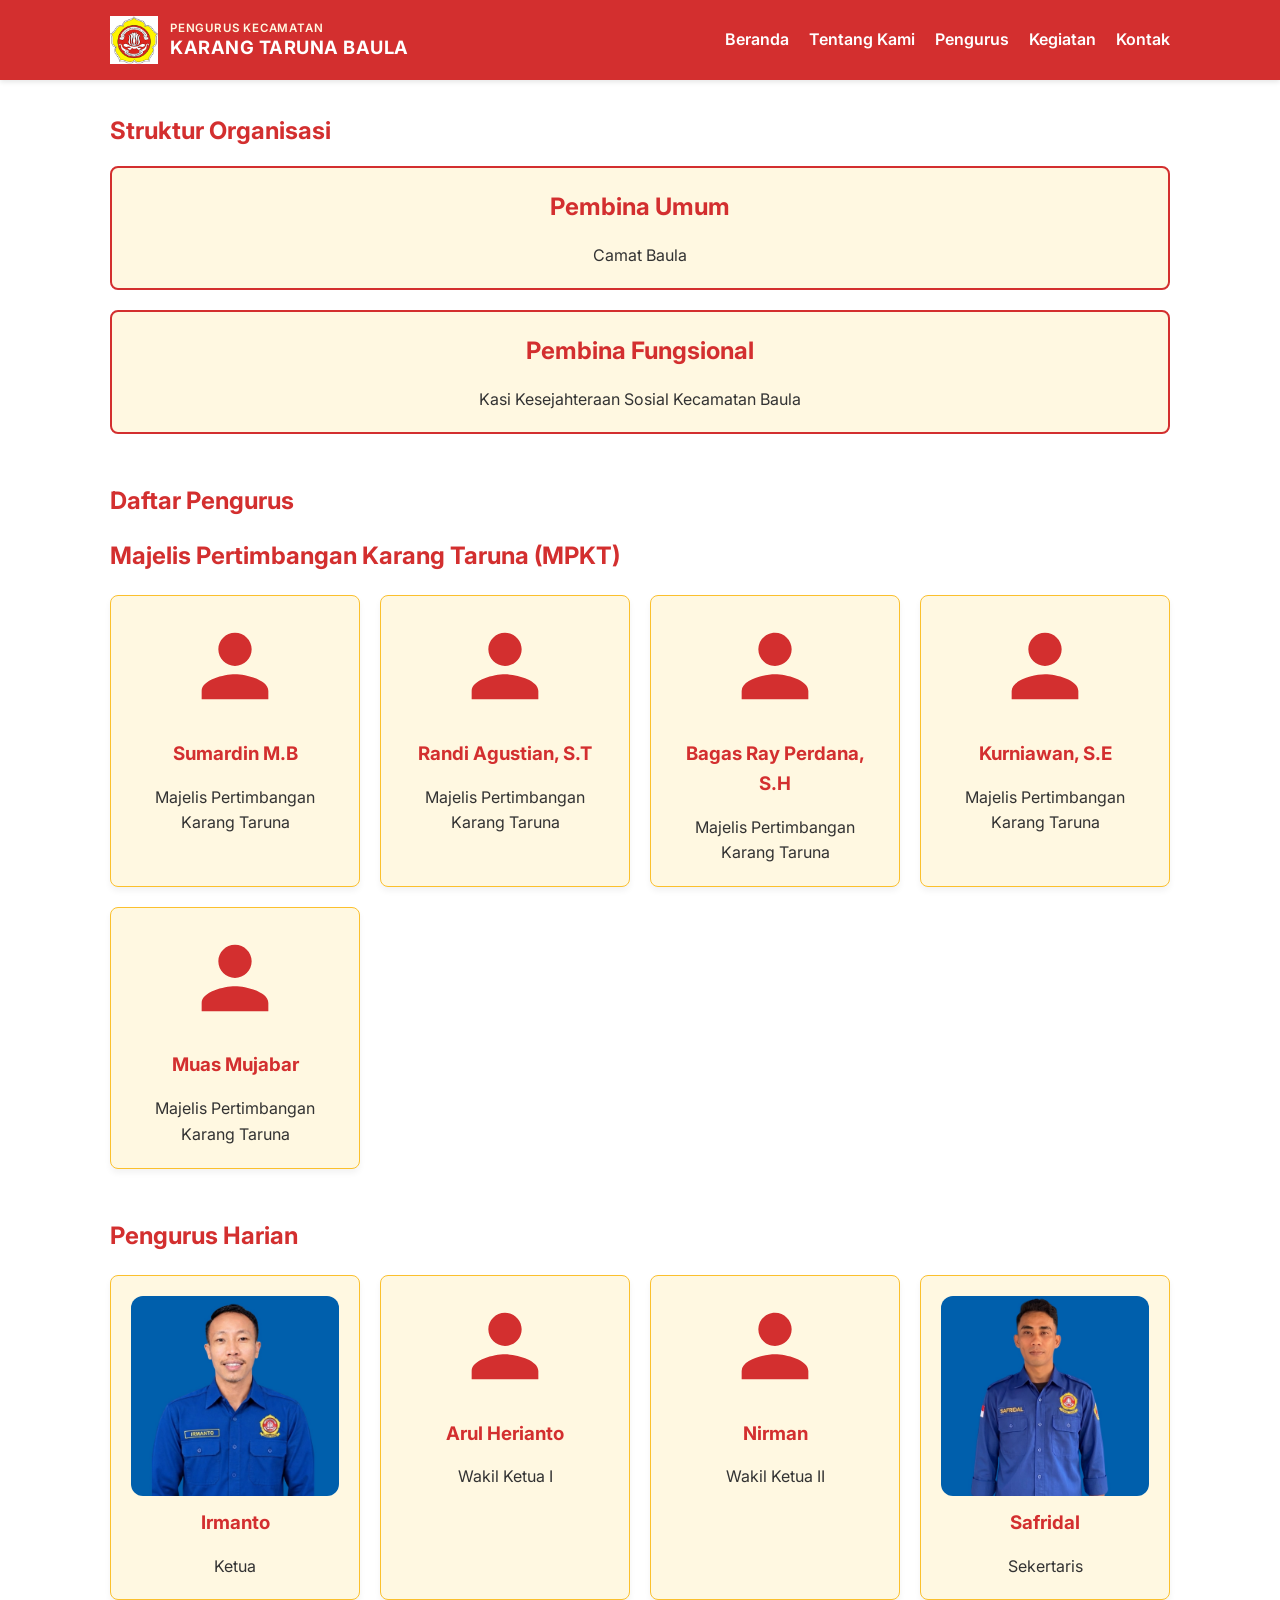
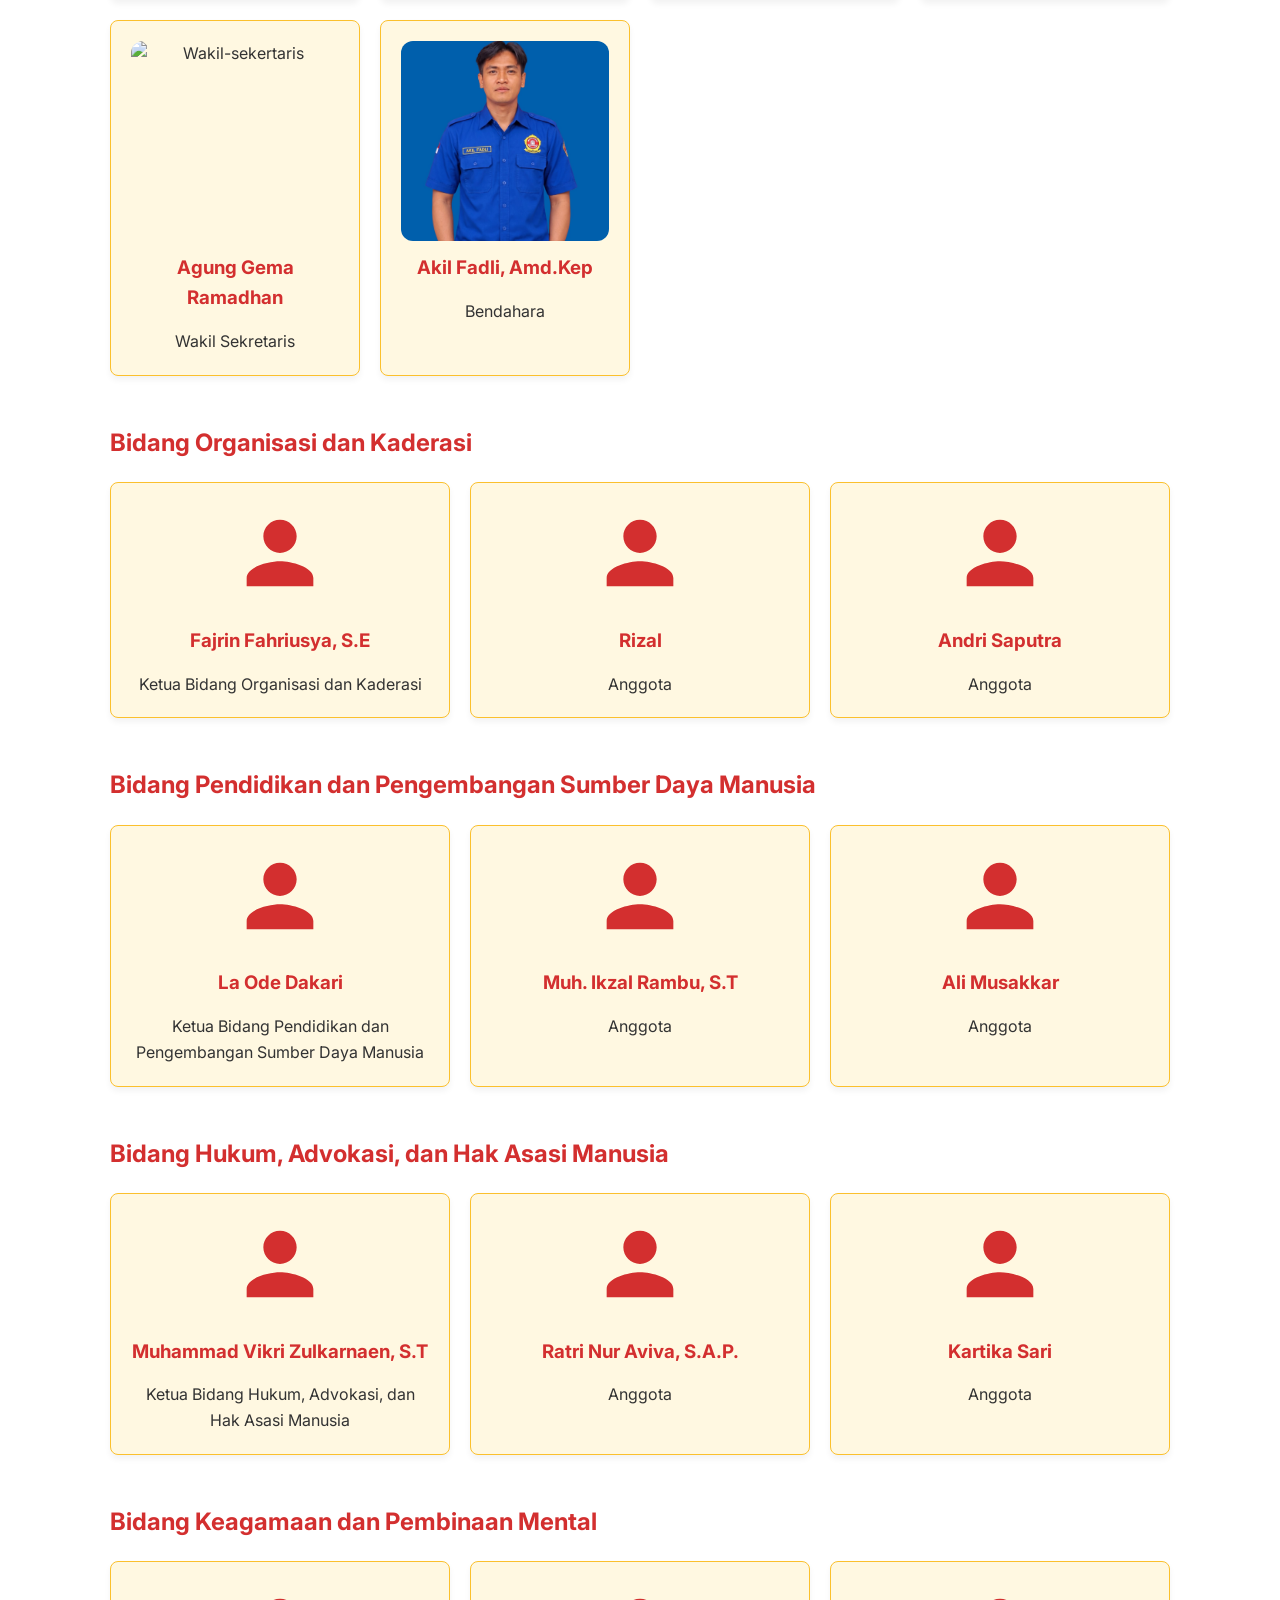
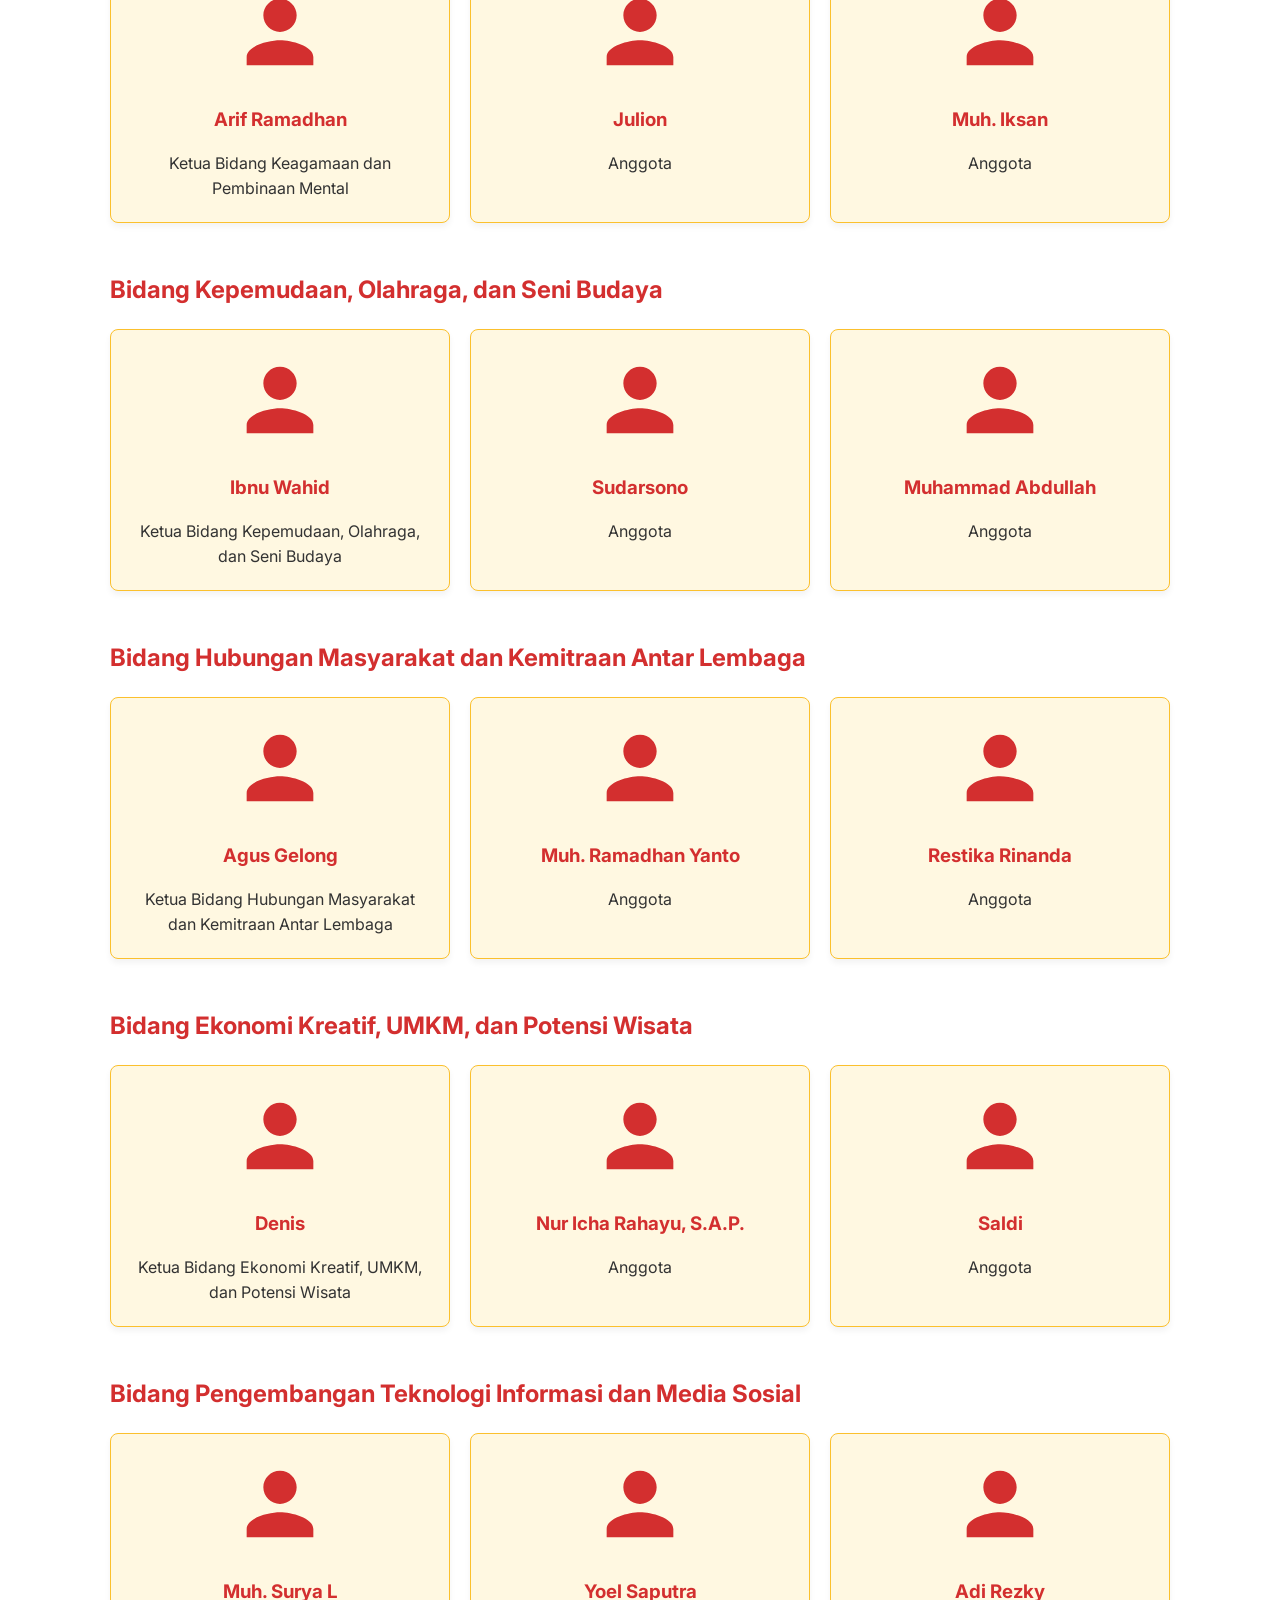
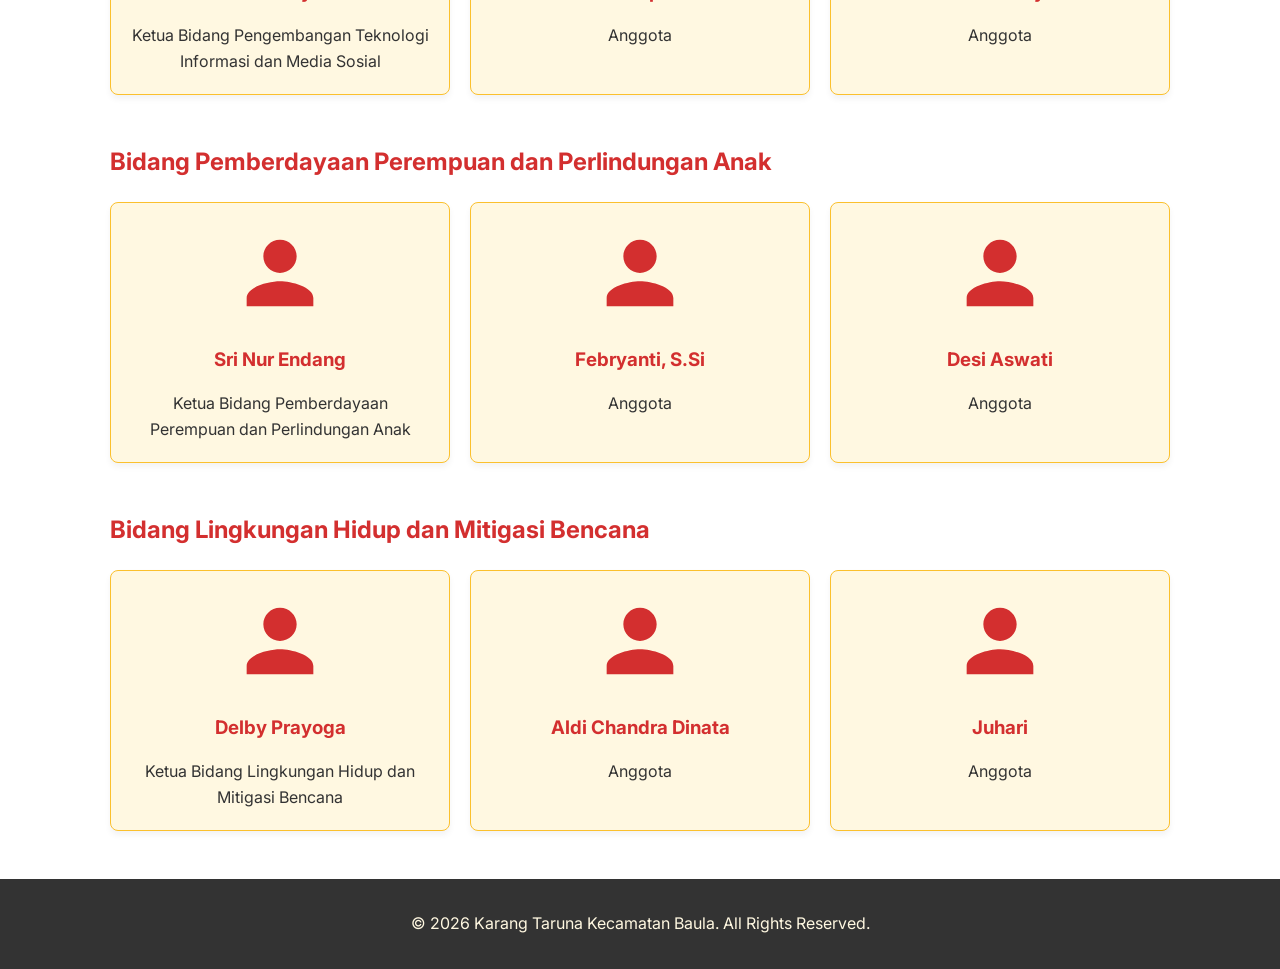
==== pengurus.html @ e7983b85 "Add files via upload" ====
<!DOCTYPE html>
<html lang="id">
<head>
    <meta charset="UTF-8">
    <meta name="viewport" content="width=device-width, initial-scale=1.0">
    <title>Pengurus - Karang Taruna Baula</title>
    <link rel="stylesheet" href="css/style.css">
</head>
<body>
    <header>
        <nav>
            <div class="logo">
                <img src="LogoKT.png" alt="Logo Karang Taruna Baula" class="logo-img">
                <div class="brand-text">
                    <span class="brand-sub">PENGURUS KECAMATAN</span>
                    <span class="brand-title">KARANG TARUNA BAULA</span>
                </div>
            </div>
            <ul>
                <li><a href="index.html">Beranda</a></li>
                <li><a href="tentang-kami.html">Tentang Kami</a></li>
                <li><a href="pengurus.html">Pengurus</a></li>
                <li><a href="kegiatan.html">Kegiatan</a></li>
                <li><a href="kontak.html">Kontak</a></li>
            </ul>
        </nav>
    </header>

    <main>
        <section id="structure">
            <h1>Struktur Organisasi</h1>
            <div class="structure-box">
                <h2>Pembina Umum</h2>
                <p>Camat Baula</p>
            </div>
            <div class="structure-box">
                <h2>Pembina Fungsional</h2>
                <p>Kasi Kesejahteraan Sosial Kecamatan Baula</p>
            </div>
        </section>

        <section id="board">
            <h1>Daftar Pengurus</h1>

            <section>
                <h2>Majelis Pertimbangan Karang Taruna (MPKT)</h2>
                <div class="grid-container">
                    <div class="card">
                        <svg viewBox="0 0 24 24" xmlns="http://www.w3.org/2000/svg">
                            <path d="M12 12c2.21 0 4-1.79 4-4s-1.79-4-4-4-4 1.79-4 4 1.79 4 4 4zm0 2c-2.67 0-8 1.34-8 4v2h16v-2c0-2.66-5.33-4-8-4z"/>
                        </svg>
                        <h3>Sumardin M.B</h3>
                        <p>Majelis Pertimbangan Karang Taruna</p>
                    </div>
                    <div class="card">
                        <svg viewBox="0 0 24 24" xmlns="http://www.w3.org/2000/svg">
                            <path d="M12 12c2.21 0 4-1.79 4-4s-1.79-4-4-4-4 1.79-4 4 1.79 4 4 4zm0 2c-2.67 0-8 1.34-8 4v2h16v-2c0-2.66-5.33-4-8-4z"/>
                        </svg>
                        <h3>Randi Agustian, S.T</h3>
                        <p>Majelis Pertimbangan Karang Taruna</p>
                    </div>
                    <div class="card">
                        <svg viewBox="0 0 24 24" xmlns="http://www.w3.org/2000/svg">
                            <path d="M12 12c2.21 0 4-1.79 4-4s-1.79-4-4-4-4 1.79-4 4 1.79 4 4 4zm0 2c-2.67 0-8 1.34-8 4v2h16v-2c0-2.66-5.33-4-8-4z"/>
                        </svg>
                        <h3>Bagas Ray Perdana, S.H</h3>
                        <p>Majelis Pertimbangan Karang Taruna</p>
                    </div>
                    <div class="card">
                        <svg viewBox="0 0 24 24" xmlns="http://www.w3.org/2000/svg">
                            <path d="M12 12c2.21 0 4-1.79 4-4s-1.79-4-4-4-4 1.79-4 4 1.79 4 4 4zm0 2c-2.67 0-8 1.34-8 4v2h16v-2c0-2.66-5.33-4-8-4z"/>
                        </svg>
                        <h3>Kurniawan, S.E</h3>
                        <p>Majelis Pertimbangan Karang Taruna</p>
                    </div>
                    <div class="card">
                        <svg viewBox="0 0 24 24" xmlns="http://www.w3.org/2000/svg">
                            <path d="M12 12c2.21 0 4-1.79 4-4s-1.79-4-4-4-4 1.79-4 4 1.79 4 4 4zm0 2c-2.67 0-8 1.34-8 4v2h16v-2c0-2.66-5.33-4-8-4z"/>
                        </svg>
                        <h3>Muas Mujabar</h3>
                        <p>Majelis Pertimbangan Karang Taruna</p>
                    </div>
                </div>
            </section>

            <section>
                <h2>Pengurus Harian</h2>
                <div class="grid-container">
                    <!-- Ketua -->
                    <div class="card">
                        <img src="images/Ketua.jpg" alt="Irmanto - Ketua" style="width: 100%; height: 200px; object-fit: cover; border-radius: 12px; display: block; margin: 0 auto 12px;">
                        <h3>Irmanto</h3>
                        <p>Ketua</p>
                    </div>
                    <!-- Wakil Ketua I -->
                    <div class="card">
                        <svg viewBox="0 0 24 24" xmlns="http://www.w3.org/2000/svg">
                            <path d="M12 12c2.21 0 4-1.79 4-4s-1.79-4-4-4-4 1.79-4 4 1.79 4 4 4zm0 2c-2.67 0-8 1.34-8 4v2h16v-2c0-2.66-5.33-4-8-4z"/>
                        </svg>
                        <h3>Arul Herianto</h3>
                        <p>Wakil Ketua I</p>
                    </div>
                    <!-- Wakil Ketua II -->
                    <div class="card">
                        <svg viewBox="0 0 24 24" xmlns="http://www.w3.org/2000/svg">
                            <path d="M12 12c2.21 0 4-1.79 4-4s-1.79-4-4-4-4 1.79-4 4 1.79 4 4 4zm0 2c-2.67 0-8 1.34-8 4v2h16v-2c0-2.66-5.33-4-8-4z"/>
                        </svg>
                        <h3>Nirman</h3>
                        <p>Wakil Ketua II</p>
                    </div>
                    <!-- Sekertaris -->
                    <div class="card">
                        <img src="images/Sekertaris.jpg" alt="Safridal - Sekertaris" style="width: 100%; height: 200px; object-fit: cover; border-radius: 12px; display: block; margin: 0 auto 12px;">
                        <h3>Safridal</h3>
                        <p>Sekertaris</p>
                    </div>
                    <!-- Wakil Sekretaris -->
                    <div class="card">
                       <img src="images/Wakil-sekertaris.jpg" alt="Wakil-sekertaris" style="width: 100%; height: 200px; object-fit: cover; border-radius: 12px; display: block; margin: 0 auto 12px;">
                        <h3>Agung Gema Ramadhan</h3>
                        <p>Wakil Sekretaris</p>
                    </div>
                    <!-- Bendahara -->
                    <div class="card">
                        <img src="images/Bendahara.jpg" alt="Bendahara" style="width: 100%; height: 200px; object-fit: cover; border-radius: 12px; display: block; margin: 0 auto 12px;">
                        <h3>Akil Fadli, Amd.Kep</h3>
                        <p>Bendahara</p>
                    </div>
                </div>
            </section>

            <!-- Bidang 1 -->
            <section>
                <h2>Bidang Organisasi dan Kaderasi</h2>
                <div class="grid-container">
                    <div class="card">
                        <svg viewBox="0 0 24 24" xmlns="http://www.w3.org/2000/svg">
                            <path d="M12 12c2.21 0 4-1.79 4-4s-1.79-4-4-4-4 1.79-4 4 1.79 4 4 4zm0 2c-2.67 0-8 1.34-8 4v2h16v-2c0-2.66-5.33-4-8-4z"/>
                        </svg>
                        <h3>Fajrin Fahriusya, S.E</h3>
                        <p>Ketua Bidang Organisasi dan Kaderasi</p>
                    </div>
                    <div class="card">
                        <svg viewBox="0 0 24 24" xmlns="http://www.w3.org/2000/svg">
                            <path d="M12 12c2.21 0 4-1.79 4-4s-1.79-4-4-4-4 1.79-4 4 1.79 4 4 4zm0 2c-2.67 0-8 1.34-8 4v2h16v-2c0-2.66-5.33-4-8-4z"/>
                        </svg>
                        <h3>Rizal</h3>
                        <p>Anggota</p>
                    </div>
                    <div class="card">
                        <svg viewBox="0 0 24 24" xmlns="http://www.w3.org/2000/svg">
                            <path d="M12 12c2.21 0 4-1.79 4-4s-1.79-4-4-4-4 1.79-4 4 1.79 4 4 4zm0 2c-2.67 0-8 1.34-8 4v2h16v-2c0-2.66-5.33-4-8-4z"/>
                        </svg>
                        <h3>Andri Saputra</h3>
                        <p>Anggota</p>
                    </div>
                </div>
            </section>

            <!-- Bidang 2 -->
            <section>
                <h2>Bidang Pendidikan dan Pengembangan Sumber Daya Manusia</h2>
                <div class="grid-container">
                    <div class="card">
                        <svg viewBox="0 0 24 24" xmlns="http://www.w3.org/2000/svg">
                            <path d="M12 12c2.21 0 4-1.79 4-4s-1.79-4-4-4-4 1.79-4 4 1.79 4 4 4zm0 2c-2.67 0-8 1.34-8 4v2h16v-2c0-2.66-5.33-4-8-4z"/>
                        </svg>
                        <h3>La Ode Dakari</h3>
                        <p>Ketua Bidang Pendidikan dan Pengembangan Sumber Daya Manusia</p>
                    </div>
                    <div class="card">
                        <svg viewBox="0 0 24 24" xmlns="http://www.w3.org/2000/svg">
                            <path d="M12 12c2.21 0 4-1.79 4-4s-1.79-4-4-4-4 1.79-4 4 1.79 4 4 4zm0 2c-2.67 0-8 1.34-8 4v2h16v-2c0-2.66-5.33-4-8-4z"/>
                        </svg>
                        <h3>Muh. Ikzal Rambu, S.T</h3>
                        <p>Anggota</p>
                    </div>
                    <div class="card">
                        <svg viewBox="0 0 24 24" xmlns="http://www.w3.org/2000/svg">
                            <path d="M12 12c2.21 0 4-1.79 4-4s-1.79-4-4-4-4 1.79-4 4 1.79 4 4 4zm0 2c-2.67 0-8 1.34-8 4v2h16v-2c0-2.66-5.33-4-8-4z"/>
                        </svg>
                        <h3>Ali Musakkar</h3>
                        <p>Anggota</p>
                    </div>
                </div>
            </section>

            <!-- Bidang 3 -->
            <section>
                <h2>Bidang Hukum, Advokasi, dan Hak Asasi Manusia</h2>
                <div class="grid-container">
                    <div class="card">
                        <svg viewBox="0 0 24 24" xmlns="http://www.w3.org/2000/svg">
                            <path d="M12 12c2.21 0 4-1.79 4-4s-1.79-4-4-4-4 1.79-4 4 1.79 4 4 4zm0 2c-2.67 0-8 1.34-8 4v2h16v-2c0-2.66-5.33-4-8-4z"/>
                        </svg>
                        <h3>Muhammad Vikri Zulkarnaen, S.T</h3>
                        <p>Ketua Bidang Hukum, Advokasi, dan Hak Asasi Manusia</p>
                    </div>
                    <div class="card">
                        <svg viewBox="0 0 24 24" xmlns="http://www.w3.org/2000/svg">
                            <path d="M12 12c2.21 0 4-1.79 4-4s-1.79-4-4-4-4 1.79-4 4 1.79 4 4 4zm0 2c-2.67 0-8 1.34-8 4v2h16v-2c0-2.66-5.33-4-8-4z"/>
                        </svg>
                        <h3>Ratri Nur Aviva, S.A.P.</h3>
                        <p>Anggota</p>
                    </div>
                    <div class="card">
                        <svg viewBox="0 0 24 24" xmlns="http://www.w3.org/2000/svg">
                            <path d="M12 12c2.21 0 4-1.79 4-4s-1.79-4-4-4-4 1.79-4 4 1.79 4 4 4zm0 2c-2.67 0-8 1.34-8 4v2h16v-2c0-2.66-5.33-4-8-4z"/>
                        </svg>
                        <h3>Kartika Sari</h3>
                        <p>Anggota</p>
                    </div>
                </div>
            </section>

            <!-- Bidang 4 -->
            <section>
                <h2>Bidang Keagamaan dan Pembinaan Mental</h2>
                <div class="grid-container">
                    <div class="card">
                        <svg viewBox="0 0 24 24" xmlns="http://www.w3.org/2000/svg">
                            <path d="M12 12c2.21 0 4-1.79 4-4s-1.79-4-4-4-4 1.79-4 4 1.79 4 4 4zm0 2c-2.67 0-8 1.34-8 4v2h16v-2c0-2.66-5.33-4-8-4z"/>
                        </svg>
                        <h3>Arif Ramadhan</h3>
                        <p>Ketua Bidang Keagamaan dan Pembinaan Mental</p>
                    </div>
                    <div class="card">
                        <svg viewBox="0 0 24 24" xmlns="http://www.w3.org/2000/svg">
                            <path d="M12 12c2.21 0 4-1.79 4-4s-1.79-4-4-4-4 1.79-4 4 1.79 4 4 4zm0 2c-2.67 0-8 1.34-8 4v2h16v-2c0-2.66-5.33-4-8-4z"/>
                        </svg>
                        <h3>Julion</h3>
                        <p>Anggota</p>
                    </div>
                    <div class="card">
                        <svg viewBox="0 0 24 24" xmlns="http://www.w3.org/2000/svg">
                            <path d="M12 12c2.21 0 4-1.79 4-4s-1.79-4-4-4-4 1.79-4 4 1.79 4 4 4zm0 2c-2.67 0-8 1.34-8 4v2h16v-2c0-2.66-5.33-4-8-4z"/>
                        </svg>
                        <h3>Muh. Iksan</h3>
                        <p>Anggota</p>
                    </div>
                </div>
            </section>

            <!-- Bidang 5 -->
            <section>
                <h2>Bidang Kepemudaan, Olahraga, dan Seni Budaya</h2>
                <div class="grid-container">
                    <div class="card">
                        <svg viewBox="0 0 24 24" xmlns="http://www.w3.org/2000/svg">
                            <path d="M12 12c2.21 0 4-1.79 4-4s-1.79-4-4-4-4 1.79-4 4 1.79 4 4 4zm0 2c-2.67 0-8 1.34-8 4v2h16v-2c0-2.66-5.33-4-8-4z"/>
                        </svg>
                        <h3>Ibnu Wahid</h3>
                        <p>Ketua Bidang Kepemudaan, Olahraga, dan Seni Budaya</p>
                    </div>
                    <div class="card">
                        <svg viewBox="0 0 24 24" xmlns="http://www.w3.org/2000/svg">
                            <path d="M12 12c2.21 0 4-1.79 4-4s-1.79-4-4-4-4 1.79-4 4 1.79 4 4 4zm0 2c-2.67 0-8 1.34-8 4v2h16v-2c0-2.66-5.33-4-8-4z"/>
                        </svg>
                        <h3>Sudarsono</h3>
                        <p>Anggota</p>
                    </div>
                    <div class="card">
                        <svg viewBox="0 0 24 24" xmlns="http://www.w3.org/2000/svg">
                            <path d="M12 12c2.21 0 4-1.79 4-4s-1.79-4-4-4-4 1.79-4 4 1.79 4 4 4zm0 2c-2.67 0-8 1.34-8 4v2h16v-2c0-2.66-5.33-4-8-4z"/>
                        </svg>
                        <h3>Muhammad Abdullah</h3>
                        <p>Anggota</p>
                    </div>
                </div>
            </section>

            <!-- Bidang 6 -->
            <section>
                <h2>Bidang Hubungan Masyarakat dan Kemitraan Antar Lembaga</h2>
                <div class="grid-container">
                    <div class="card">
                        <svg viewBox="0 0 24 24" xmlns="http://www.w3.org/2000/svg">
                            <path d="M12 12c2.21 0 4-1.79 4-4s-1.79-4-4-4-4 1.79-4 4 1.79 4 4 4zm0 2c-2.67 0-8 1.34-8 4v2h16v-2c0-2.66-5.33-4-8-4z"/>
                        </svg>
                        <h3>Agus Gelong</h3>
                        <p>Ketua Bidang Hubungan Masyarakat dan Kemitraan Antar Lembaga</p>
                    </div>
                    <div class="card">
                        <svg viewBox="0 0 24 24" xmlns="http://www.w3.org/2000/svg">
                            <path d="M12 12c2.21 0 4-1.79 4-4s-1.79-4-4-4-4 1.79-4 4 1.79 4 4 4zm0 2c-2.67 0-8 1.34-8 4v2h16v-2c0-2.66-5.33-4-8-4z"/>
                        </svg>
                        <h3>Muh. Ramadhan Yanto</h3>
                        <p>Anggota</p>
                    </div>
                    <div class="card">
                        <svg viewBox="0 0 24 24" xmlns="http://www.w3.org/2000/svg">
                            <path d="M12 12c2.21 0 4-1.79 4-4s-1.79-4-4-4-4 1.79-4 4 1.79 4 4 4zm0 2c-2.67 0-8 1.34-8 4v2h16v-2c0-2.66-5.33-4-8-4z"/>
                        </svg>
                        <h3>Restika Rinanda</h3>
                        <p>Anggota</p>
                    </div>
                </div>
            </section>

            <!-- Bidang 7 -->
            <section>
                <h2>Bidang Ekonomi Kreatif, UMKM, dan Potensi Wisata</h2>
                <div class="grid-container">
                    <div class="card">
                        <svg viewBox="0 0 24 24" xmlns="http://www.w3.org/2000/svg">
                            <path d="M12 12c2.21 0 4-1.79 4-4s-1.79-4-4-4-4 1.79-4 4 1.79 4 4 4zm0 2c-2.67 0-8 1.34-8 4v2h16v-2c0-2.66-5.33-4-8-4z"/>
                        </svg>
                        <h3>Denis</h3>
                        <p>Ketua Bidang Ekonomi Kreatif, UMKM, dan Potensi Wisata</p>
                    </div>
                    <div class="card">
                        <svg viewBox="0 0 24 24" xmlns="http://www.w3.org/2000/svg">
                            <path d="M12 12c2.21 0 4-1.79 4-4s-1.79-4-4-4-4 1.79-4 4 1.79 4 4 4zm0 2c-2.67 0-8 1.34-8 4v2h16v-2c0-2.66-5.33-4-8-4z"/>
                        </svg>
                        <h3>Nur Icha Rahayu, S.A.P.</h3>
                        <p>Anggota</p>
                    </div>
                    <div class="card">
                        <svg viewBox="0 0 24 24" xmlns="http://www.w3.org/2000/svg">
                            <path d="M12 12c2.21 0 4-1.79 4-4s-1.79-4-4-4-4 1.79-4 4 1.79 4 4 4zm0 2c-2.67 0-8 1.34-8 4v2h16v-2c0-2.66-5.33-4-8-4z"/>
                        </svg>
                        <h3>Saldi</h3>
                        <p>Anggota</p>
                    </div>
                </div>
            </section>

            <!-- Bidang 8 -->
            <section>
                <h2>Bidang Pengembangan Teknologi Informasi dan Media Sosial</h2>
                <div class="grid-container">
                    <div class="card">
                        <svg viewBox="0 0 24 24" xmlns="http://www.w3.org/2000/svg">
                            <path d="M12 12c2.21 0 4-1.79 4-4s-1.79-4-4-4-4 1.79-4 4 1.79 4 4 4zm0 2c-2.67 0-8 1.34-8 4v2h16v-2c0-2.66-5.33-4-8-4z"/>
                        </svg>
                        <h3>Muh. Surya L</h3>
                        <p>Ketua Bidang Pengembangan Teknologi Informasi dan Media Sosial</p>
                    </div>
                    <div class="card">
                        <svg viewBox="0 0 24 24" xmlns="http://www.w3.org/2000/svg">
                            <path d="M12 12c2.21 0 4-1.79 4-4s-1.79-4-4-4-4 1.79-4 4 1.79 4 4 4zm0 2c-2.67 0-8 1.34-8 4v2h16v-2c0-2.66-5.33-4-8-4z"/>
                        </svg>
                        <h3>Yoel Saputra</h3>
                        <p>Anggota</p>
                    </div>
                    <div class="card">
                        <svg viewBox="0 0 24 24" xmlns="http://www.w3.org/2000/svg">
                            <path d="M12 12c2.21 0 4-1.79 4-4s-1.79-4-4-4-4 1.79-4 4 1.79 4 4 4zm0 2c-2.67 0-8 1.34-8 4v2h16v-2c0-2.66-5.33-4-8-4z"/>
                        </svg>
                        <h3>Adi Rezky</h3>
                        <p>Anggota</p>
                    </div>
                </div>
            </section>

            <!-- Bidang 9 -->
            <section>
                <h2>Bidang Pemberdayaan Perempuan dan Perlindungan Anak</h2>
                <div class="grid-container">
                    <div class="card">
                        <svg viewBox="0 0 24 24" xmlns="http://www.w3.org/2000/svg">
                            <path d="M12 12c2.21 0 4-1.79 4-4s-1.79-4-4-4-4 1.79-4 4 1.79 4 4 4zm0 2c-2.67 0-8 1.34-8 4v2h16v-2c0-2.66-5.33-4-8-4z"/>
                        </svg>
                        <h3>Sri Nur Endang</h3>
                        <p>Ketua Bidang Pemberdayaan Perempuan dan Perlindungan Anak</p>
                    </div>
                    <div class="card">
                        <svg viewBox="0 0 24 24" xmlns="http://www.w3.org/2000/svg">
                            <path d="M12 12c2.21 0 4-1.79 4-4s-1.79-4-4-4-4 1.79-4 4 1.79 4 4 4zm0 2c-2.67 0-8 1.34-8 4v2h16v-2c0-2.66-5.33-4-8-4z"/>
                        </svg>
                        <h3>Febryanti, S.Si</h3>
                        <p>Anggota</p>
                    </div>
                    <div class="card">
                        <svg viewBox="0 0 24 24" xmlns="http://www.w3.org/2000/svg">
                            <path d="M12 12c2.21 0 4-1.79 4-4s-1.79-4-4-4-4 1.79-4 4 1.79 4 4 4zm0 2c-2.67 0-8 1.34-8 4v2h16v-2c0-2.66-5.33-4-8-4z"/>
                        </svg>
                        <h3>Desi Aswati</h3>
                        <p>Anggota</p>
                    </div>
                </div>
            </section>

            <!-- Bidang 10 -->
            <section>
                <h2>Bidang Lingkungan Hidup dan Mitigasi Bencana</h2>
                <div class="grid-container">
                    <div class="card">
                        <svg viewBox="0 0 24 24" xmlns="http://www.w3.org/2000/svg">
                            <path d="M12 12c2.21 0 4-1.79 4-4s-1.79-4-4-4-4 1.79-4 4 1.79 4 4 4zm0 2c-2.67 0-8 1.34-8 4v2h16v-2c0-2.66-5.33-4-8-4z"/>
                        </svg>
                        <h3>Delby Prayoga</h3>
                        <p>Ketua Bidang Lingkungan Hidup dan Mitigasi Bencana</p>
                    </div>
                    <div class="card">
                        <svg viewBox="0 0 24 24" xmlns="http://www.w3.org/2000/svg">
                            <path d="M12 12c2.21 0 4-1.79 4-4s-1.79-4-4-4-4 1.79-4 4 1.79 4 4 4zm0 2c-2.67 0-8 1.34-8 4v2h16v-2c0-2.66-5.33-4-8-4z"/>
                        </svg>
                        <h3>Aldi Chandra Dinata</h3>
                        <p>Anggota</p>
                    </div>
                    <div class="card">
                        <svg viewBox="0 0 24 24" xmlns="http://www.w3.org/2000/svg">
                            <path d="M12 12c2.21 0 4-1.79 4-4s-1.79-4-4-4-4 1.79-4 4 1.79 4 4 4zm0 2c-2.67 0-8 1.34-8 4v2h16v-2c0-2.66-5.33-4-8-4z"/>
                        </svg>
                        <h3>Juhari</h3>
                        <p>Anggota</p>
                    </div>
                </div>
            </section>
        </section>
    </main>

    <footer>
        <p>&copy; 2026 Karang Taruna Kecamatan Baula. All Rights Reserved.</p>
    </footer>

    <script src="js/script.js"></script>
</body>
</html>
---- css/style.css ----
/* Style Terpusat Karang Taruna Kecamatan Baula */
@import url('https://fonts.googleapis.com/css2?family=Inter:wght@400;600;700&display=swap');

:root {
    --primary-red: #D32F2F;
    --primary-yellow: #FBC02D;
    --cream: #FFF8E1;
    --white: #FFFFFF;
    --text-dark: #333333;
}

* {
    margin: 0;
    padding: 0;
    box-sizing: border-box;
}

body {
    font-family: 'Inter', sans-serif;
    background-color: var(--white);
    color: var(--text-dark);
    line-height: 1.6;
}

header {
    background-color: var(--primary-red);
    color: var(--white);
    padding: 1rem 0;
    box-shadow: 0 2px 5px rgba(0,0,0,0.1);
}

nav {
    max-width: 1100px;
    margin: 0 auto;
    display: flex;
    justify-content: space-between;
    align-items: center;
    padding: 0 20px;
}

.logo {
    display: flex;
    align-items: center;
    gap: 12px;
}

.logo-img {
    height: 48px;
    width: auto;
    object-fit: contain;
    display: block;
}

.brand-text {
    display: flex;
    flex-direction: column;
    line-height: 1.2;
    text-align: left;
}

.brand-sub {
    font-size: 0.72rem;
    font-weight: 600;
    letter-spacing: 0.8px;
    color: var(--cream);
    text-transform: uppercase;
}

.brand-title {
    font-size: 1.15rem;
    font-weight: 700;
    letter-spacing: 0.5px;
    color: var(--white);
}

nav ul {
    list-style: none;
    display: flex;
}

nav ul li {
    margin-left: 20px;
}

nav ul li a {
    color: var(--white);
    text-decoration: none;
    font-weight: 600;
    transition: color 0.3s;
}

nav ul li a:hover {
    color: var(--primary-yellow);
}

main {
    max-width: 1100px;
    margin: 2rem auto;
    padding: 0 20px;
    min-height: 70vh;
}

section {
    margin-bottom: 3rem;
}

h1, h2, h3 {
    color: var(--primary-red);
    margin-bottom: 1rem;
}

footer {
    background-color: #333;
    color: var(--cream);
    text-align: center;
    padding: 2rem 0;
    margin-top: 2rem;
}

/* Card Style for Pengurus */
.grid-container {
    display: grid;
    grid-template-columns: repeat(auto-fit, minmax(250px, 1fr));
    gap: 20px;
    margin-top: 20px;
}

.card {
    background-color: var(--cream);
    border: 1px solid var(--primary-yellow);
    border-radius: 8px;
    padding: 20px;
    text-align: center;
    box-shadow: 0 4px 6px rgba(0,0,0,0.05);
}

.card svg {
    width: 100px;
    height: 100px;
    margin-bottom: 15px;
    fill: var(--primary-red);
}

/* Structure Box */
.structure-box {
    border: 2px solid var(--primary-red);
    padding: 20px;
    margin-bottom: 20px;
    border-radius: 8px;
    background-color: var(--cream);
    text-align: center;
}

.contact-info {
    background-color: var(--cream);
    padding: 2rem;
    border-radius: 8px;
    border-left: 5px solid var(--primary-red);
}

/* Halaman Kegiatan */
.activities-grid {
    display: grid;
    grid-template-columns: repeat(auto-fit, minmax(320px, 1fr));
    gap: 25px;
    margin-top: 25px;
}

.activity-card {
    background-color: var(--white);
    border: 1px solid #E0E0E0;
    border-top: 4px solid var(--primary-red);
    border-radius: 8px;
    overflow: hidden;
    box-shadow: 0 4px 10px rgba(0, 0, 0, 0.06);
    display: flex;
    flex-direction: column;
    transition: transform 0.2s ease, box-shadow 0.2s ease;
}

.activity-card:hover {
    transform: translateY(-4px);
    box-shadow: 0 8px 16px rgba(0, 0, 0, 0.1);
}

.activity-img-placeholder {
    height: 180px;
    background-color: var(--cream);
    display: flex;
    flex-direction: column;
    align-items: center;
    justify-content: center;
    border-bottom: 1px dashed #DDD;
    padding: 15px;
    text-align: center;
}

.activity-img-placeholder svg {
    width: 48px;
    height: 48px;
    fill: var(--primary-yellow);
    margin-bottom: 8px;
}

.activity-img-placeholder span {
    font-size: 0.85rem;
    font-style: italic;
    color: #777777;
}

.activity-content {
    padding: 20px;
    display: flex;
    flex-direction: column;
    flex-grow: 1;
}

.activity-badge {
    align-self: flex-start;
    background-color: var(--cream);
    color: var(--primary-red);
    border: 1px solid var(--primary-yellow);
    font-size: 0.75rem;
    font-weight: 700;
    padding: 4px 10px;
    border-radius: 20px;
    text-transform: uppercase;
    letter-spacing: 0.5px;
    margin-bottom: 12px;
}

.activity-content h3 {
    font-size: 1.25rem;
    color: var(--primary-red);
    margin-bottom: 10px;
}

.activity-meta {
    font-size: 0.9rem;
    color: #555555;
    background-color: #FAFAFA;
    padding: 10px 12px;
    border-radius: 6px;
    margin-bottom: 12px;
    border-left: 3px solid var(--primary-yellow);
}

.activity-meta p {
    margin-bottom: 4px;
    line-height: 1.4;
}

.activity-meta p:last-child {
    margin-bottom: 0;
}

.activity-desc {
    font-size: 0.95rem;
    color: var(--text-dark);
    line-height: 1.6;
}

/* Button Styling */
.btn {
    display: inline-block;
    padding: 10px 22px;
    font-size: 0.95rem;
    font-weight: 600;
    text-decoration: none;
    border-radius: 6px;
    transition: all 0.25s ease;
    cursor: pointer;
    text-align: center;
}

.btn-primary {
    background-color: var(--primary-red);
    color: var(--white);
    border: 2px solid var(--primary-red);
}

.btn-primary:hover {
    background-color: #B71C1C;
    border-color: #B71C1C;
    color: var(--white);
    transform: translateY(-2px);
    box-shadow: 0 4px 10px rgba(211, 47, 47, 0.25);
}

.btn-secondary {
    background-color: var(--primary-yellow);
    color: #422006;
    border: 2px solid var(--primary-yellow);
}

.btn-secondary:hover {
    background-color: #F9A825;
    border-color: #F9A825;
    transform: translateY(-2px);
    box-shadow: 0 4px 10px rgba(251, 192, 45, 0.35);
}

.btn-outline {
    background-color: transparent;
    color: var(--primary-red);
    border: 2px solid var(--primary-red);
}

.btn-outline:hover {
    background-color: var(--primary-red);
    color: var(--white);
    transform: translateY(-2px);
}

/* Hero Section */
.hero {
    background: linear-gradient(135deg, rgba(211, 47, 47, 0.05) 0%, rgba(251, 192, 45, 0.1) 100%), var(--cream);
    border: 2px solid var(--primary-yellow);
    border-radius: 12px;
    padding: 3.5rem 2rem;
    text-align: center;
    margin-bottom: 3rem;
    box-shadow: 0 6px 16px rgba(0, 0, 0, 0.04);
}

.hero h1 {
    font-size: 2.2rem;
    color: var(--primary-red);
    margin-bottom: 1.2rem;
    font-weight: 700;
}

.hero p {
    font-size: 1.15rem;
    color: var(--text-dark);
    max-width: 800px;
    margin: 0 auto 2rem auto;
    line-height: 1.6;
}

.hero-buttons {
    display: flex;
    justify-content: center;
    gap: 15px;
    flex-wrap: wrap;
}

/* Header & Halaman Responsif */
@media (max-width: 768px) {
    nav {
        flex-direction: column;
        gap: 15px;
        text-align: center;
    }

    .brand-text {
        text-align: left;
    }

    nav ul {
        flex-wrap: wrap;
        justify-content: center;
    }

    nav ul li {
        margin: 0 10px;
    }

    .activities-grid {
        grid-template-columns: 1fr;
    }

    .hero {
        padding: 2.5rem 1.25rem;
    }

    .hero h1 {
        font-size: 1.75rem;
    }

    .hero p {
        font-size: 1rem;
    }

    .hero-buttons {
        flex-direction: column;
        gap: 10px;
    }

    .hero-buttons .btn {
        width: 100%;
    }
}
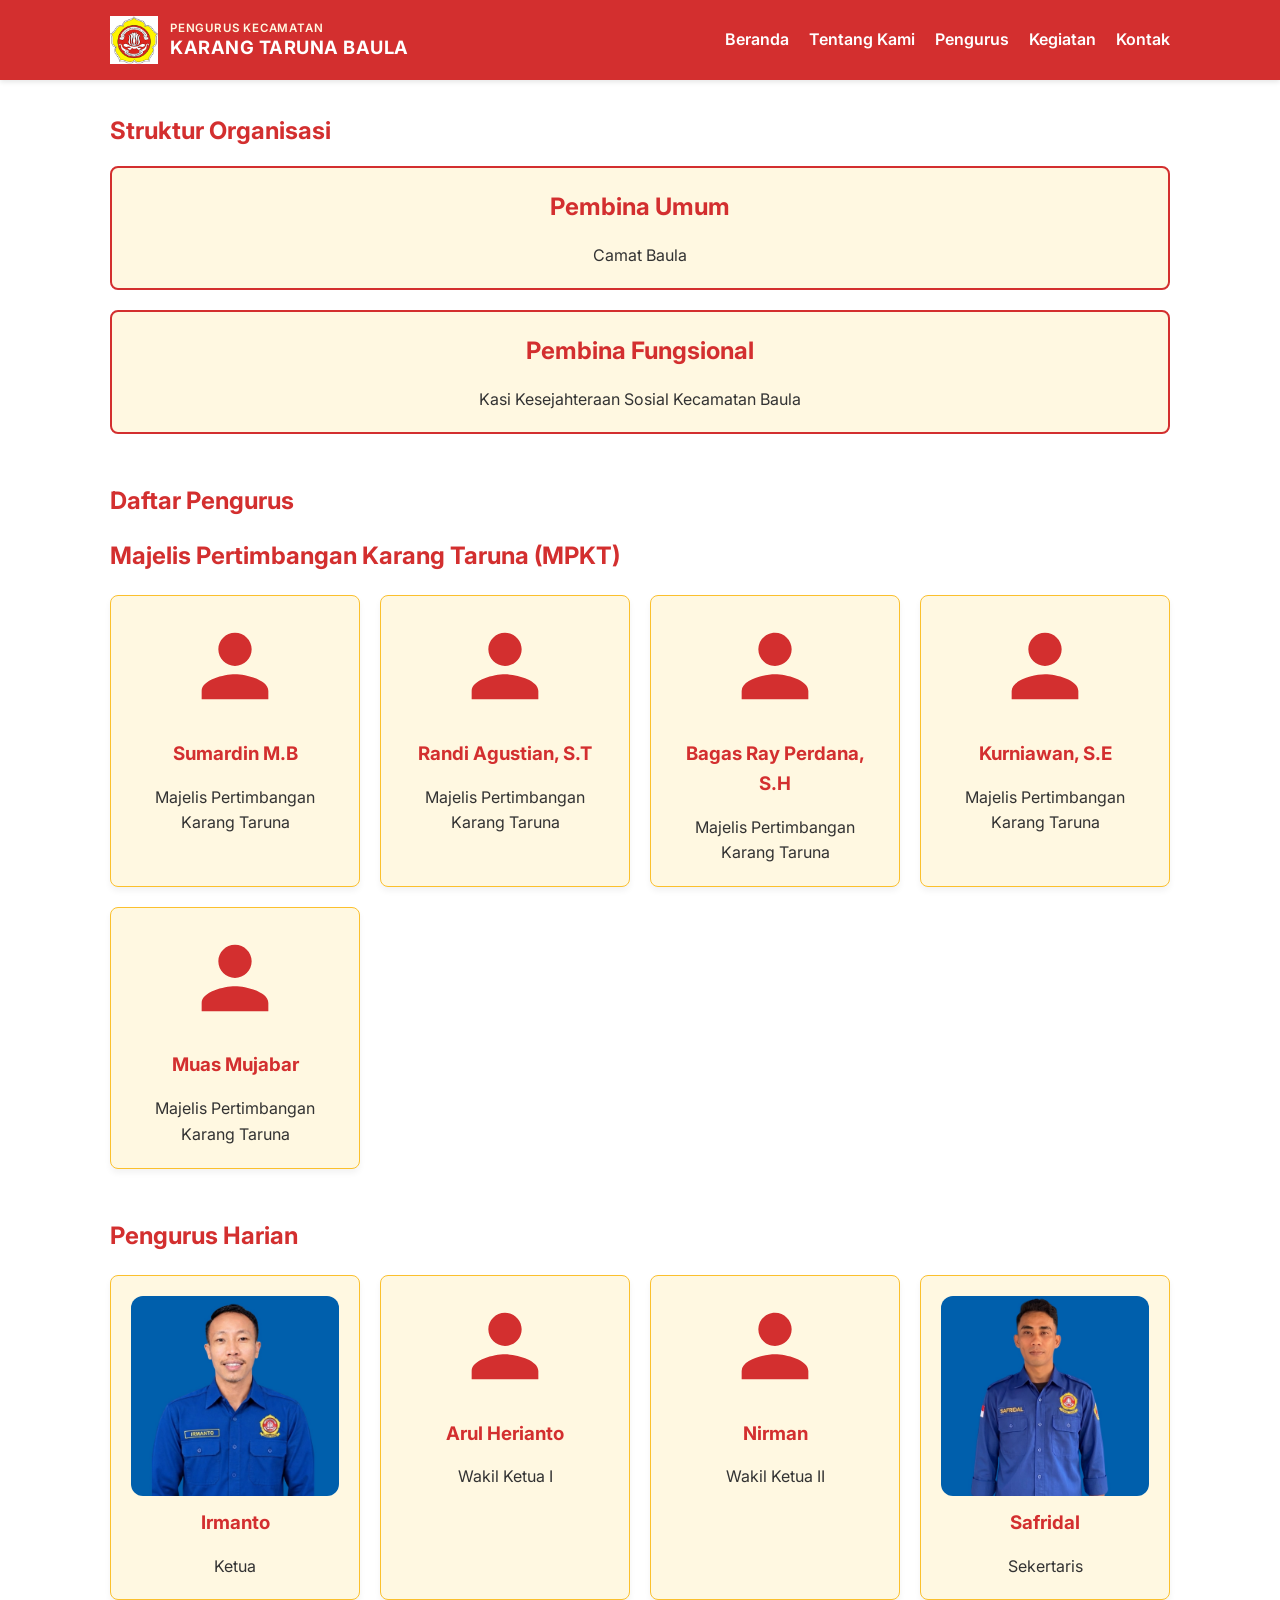
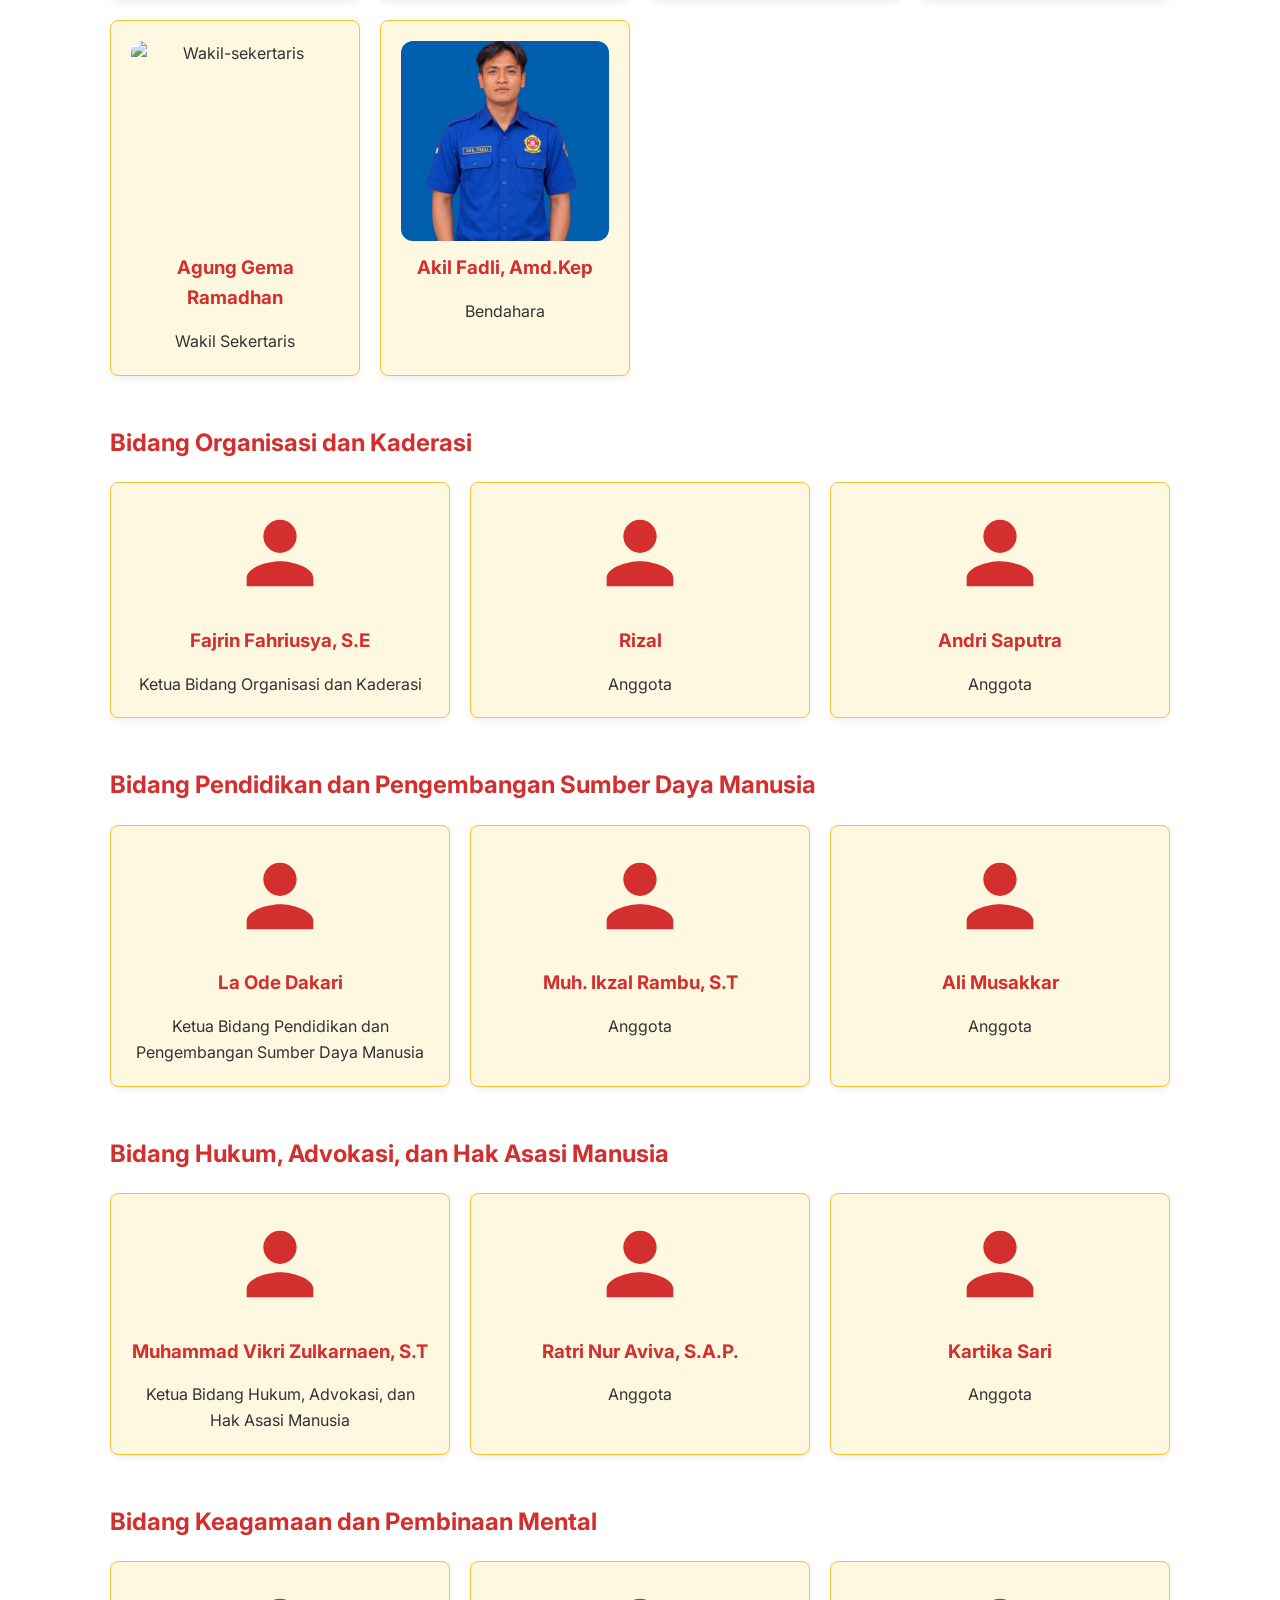
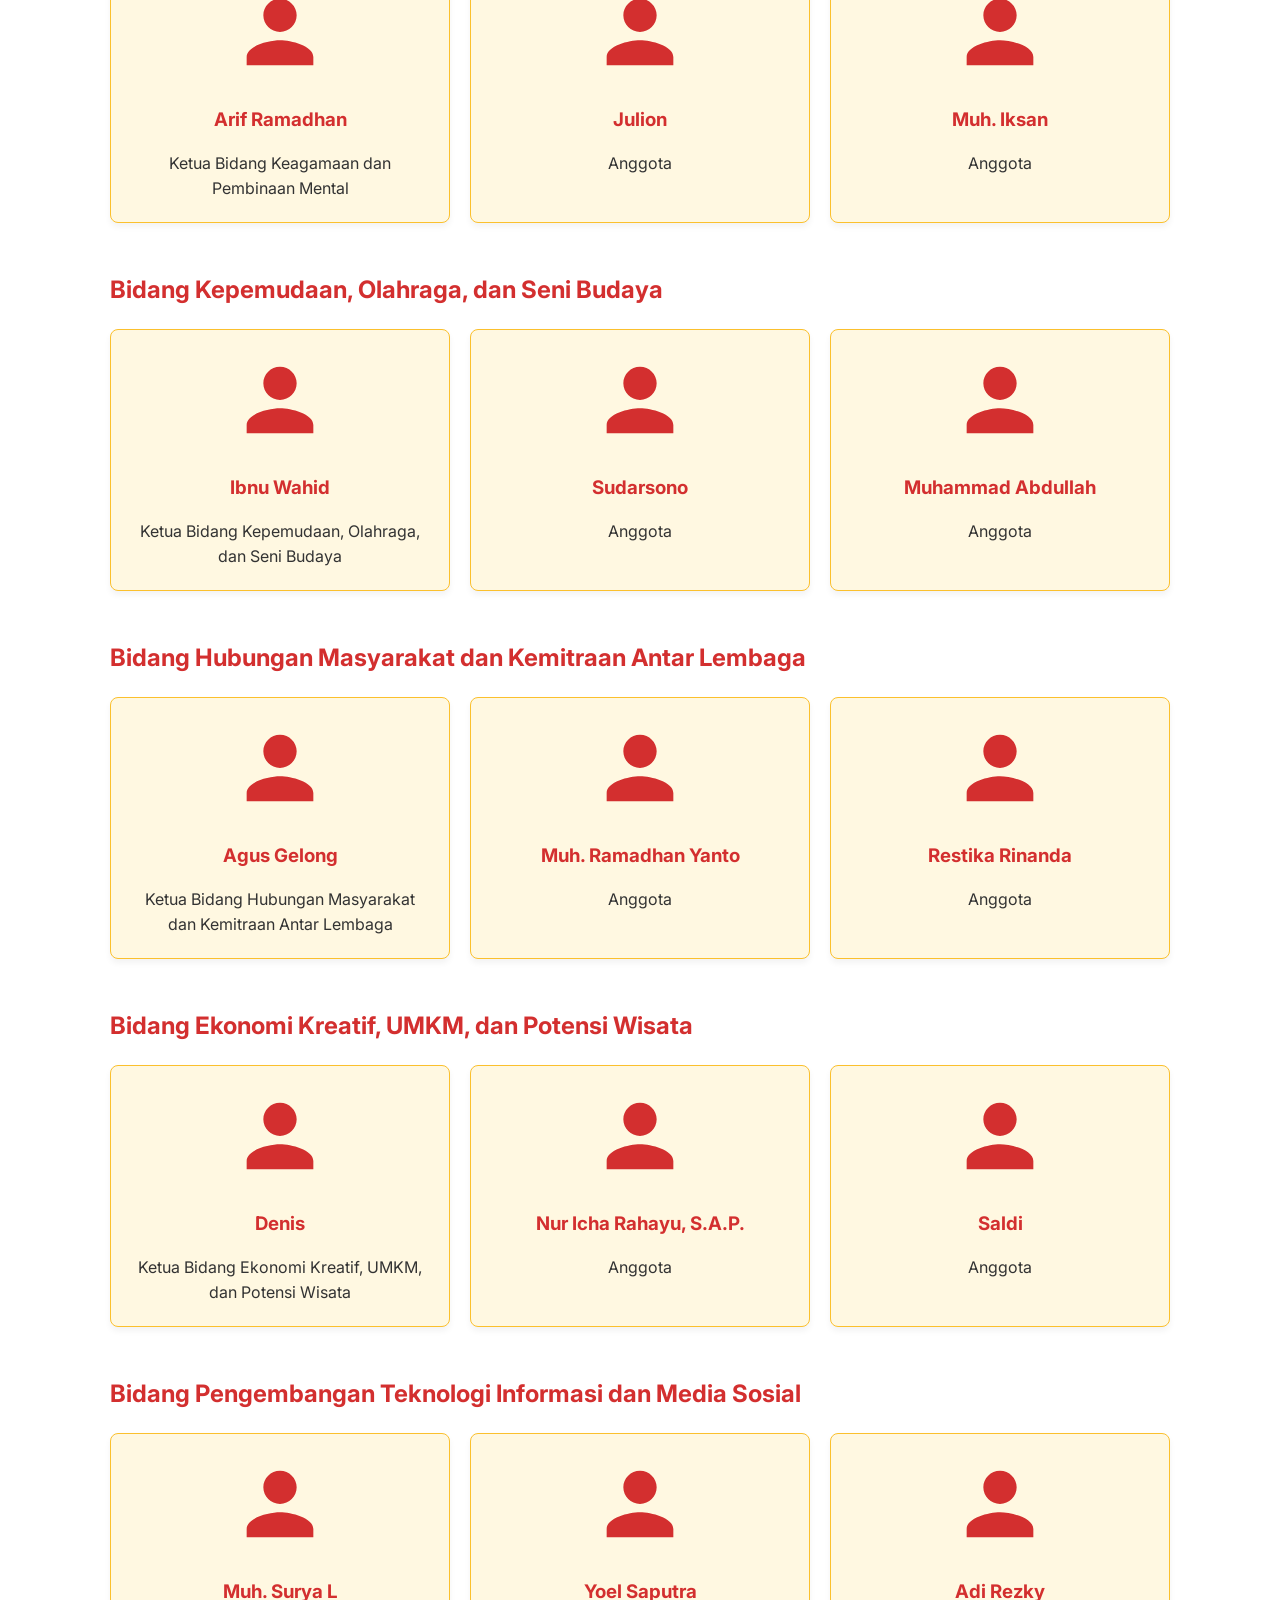
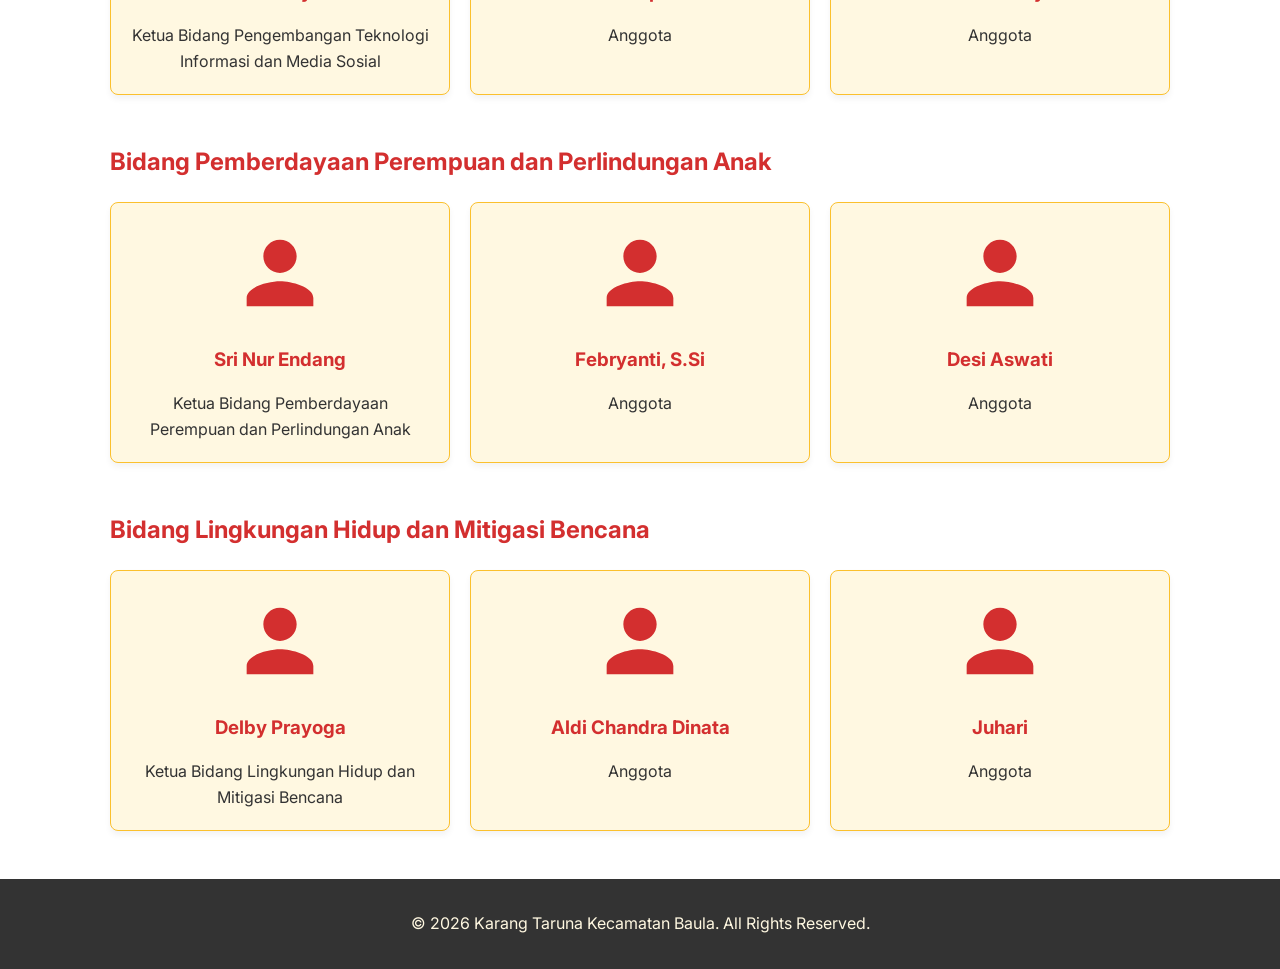
==== commit ccb7f335: "Update pengurus.html" ====
--- a/pengurus.html
+++ b/pengurus.html
@@ -114,11 +114,11 @@
                         <h3>Safridal</h3>
                         <p>Sekertaris</p>
                     </div>
-                    <!-- Wakil Sekretaris -->
+                    <!-- Wakil Sekertaris -->
                     <div class="card">
                        <img src="images/Wakil-sekertaris.jpg" alt="Wakil-sekertaris" style="width: 100%; height: 200px; object-fit: cover; border-radius: 12px; display: block; margin: 0 auto 12px;">
                         <h3>Agung Gema Ramadhan</h3>
-                        <p>Wakil Sekretaris</p>
+                        <p>Wakil Sekertaris</p>
                     </div>
                     <!-- Bendahara -->
                     <div class="card">
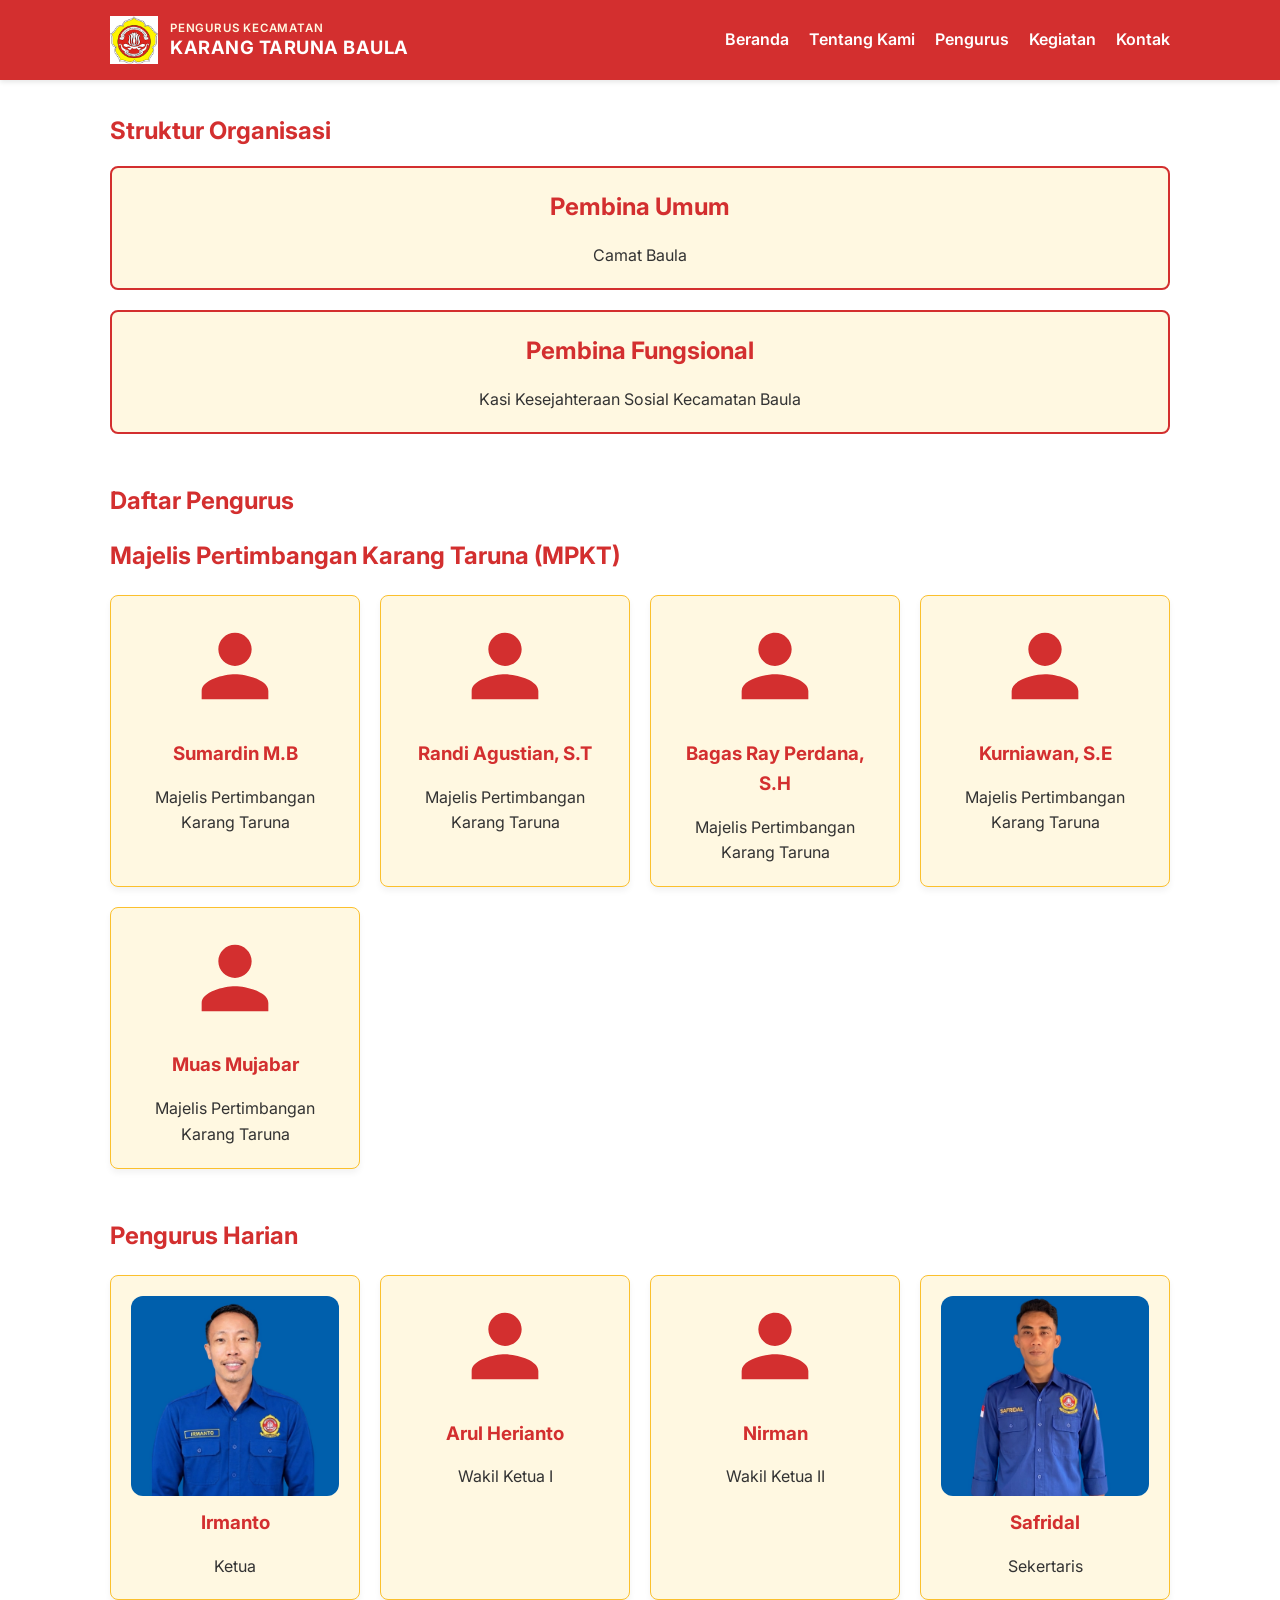
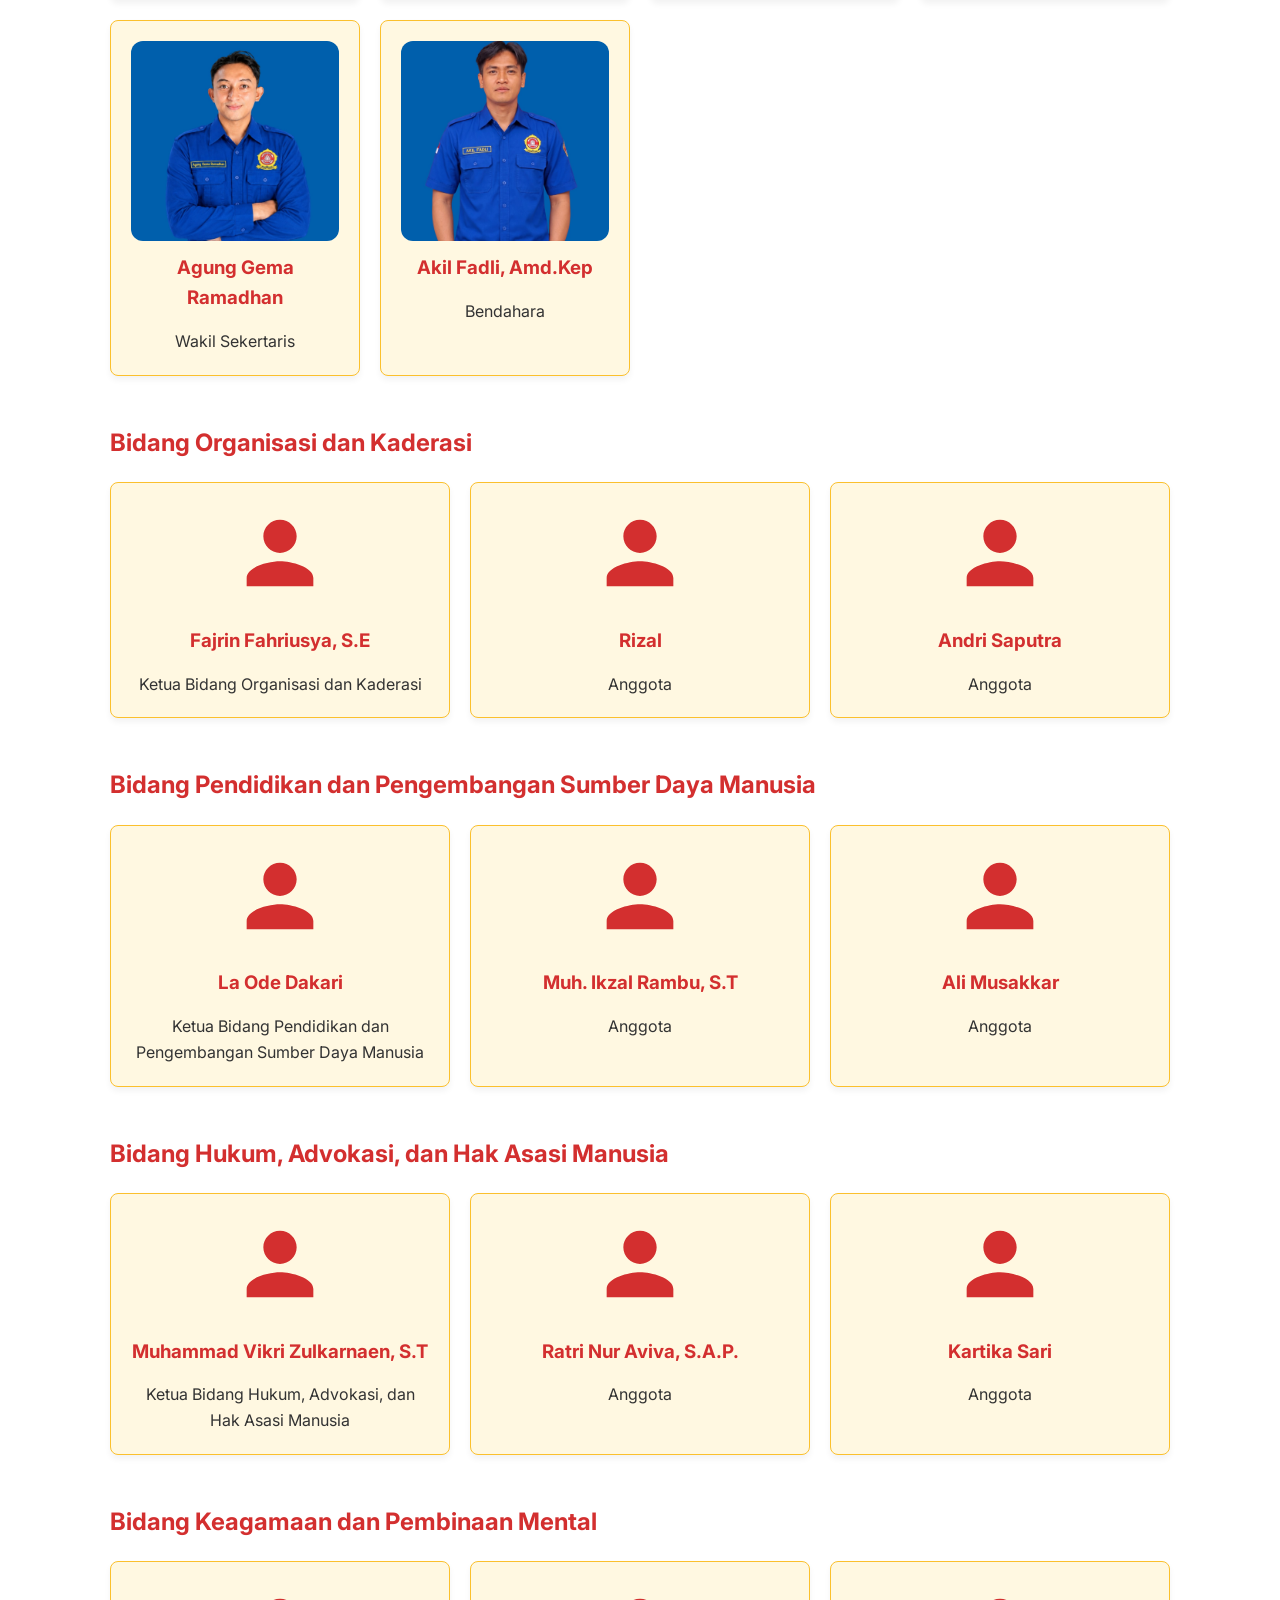
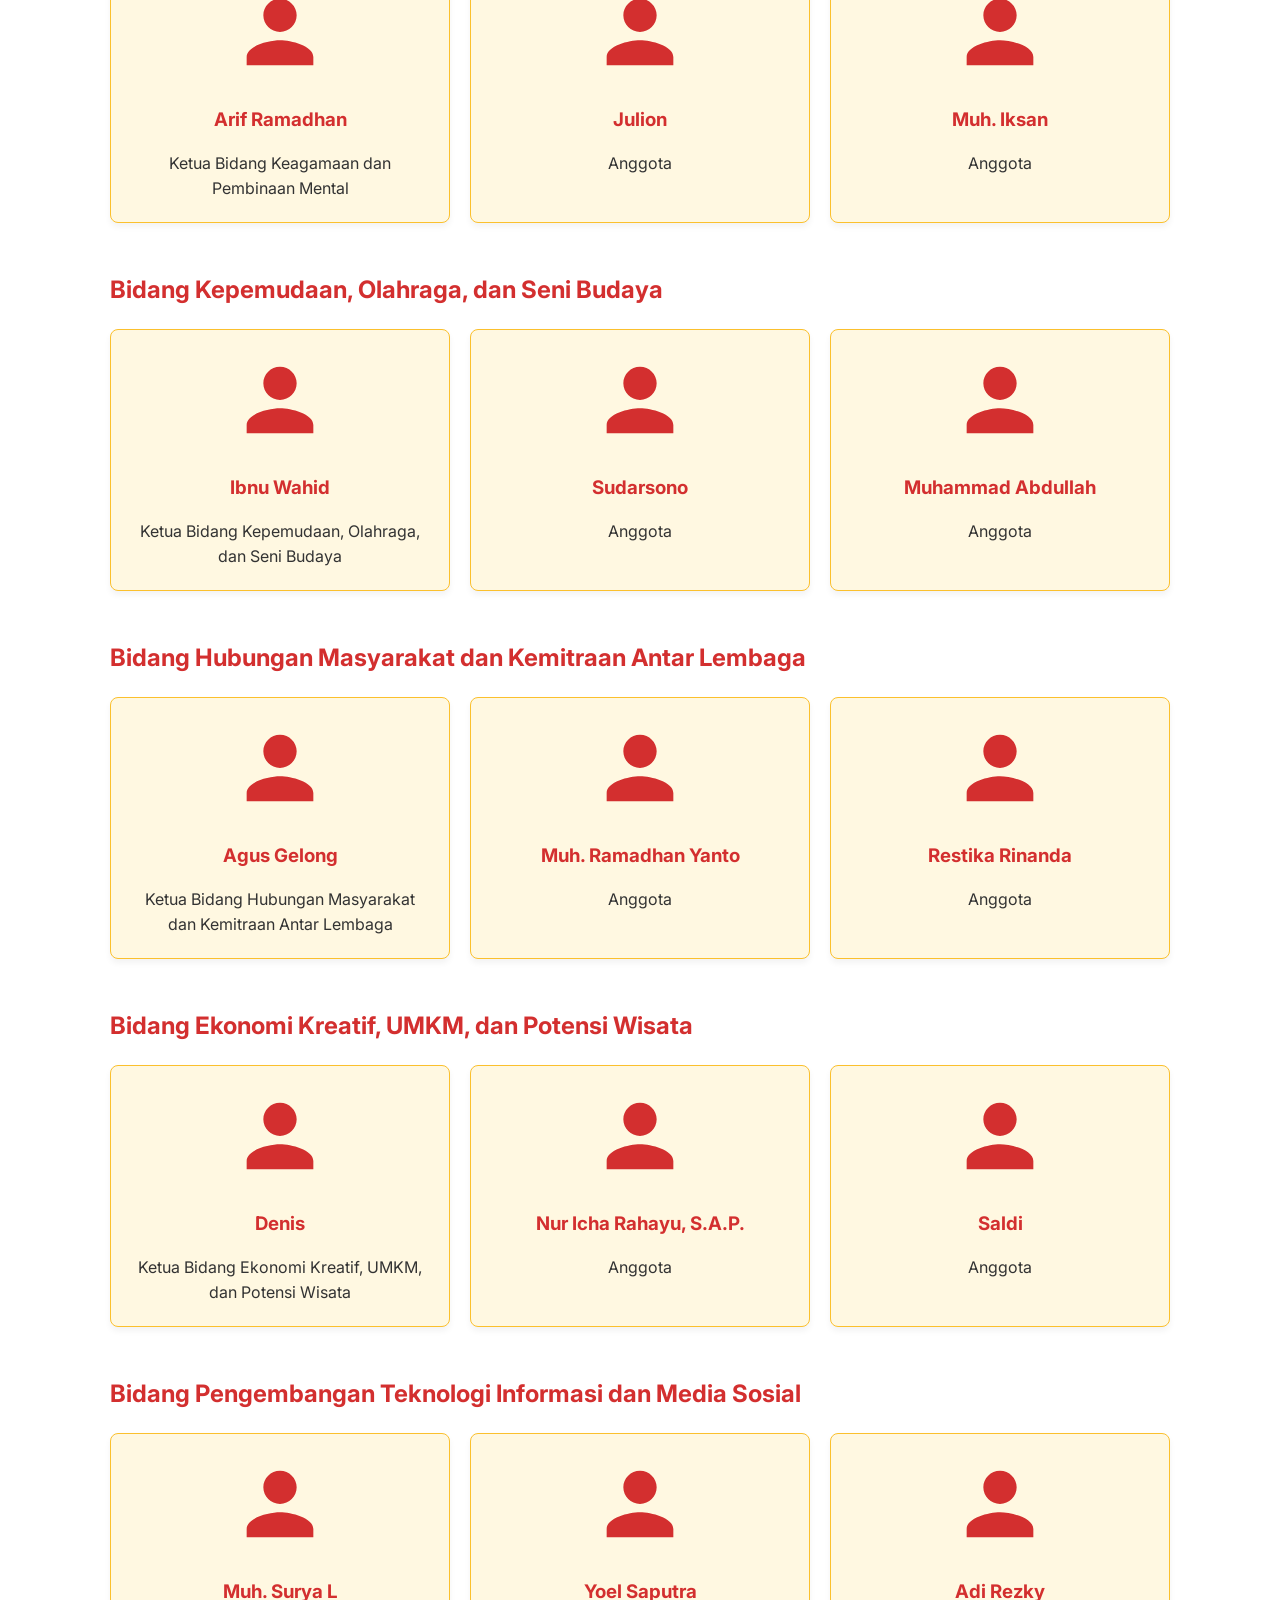
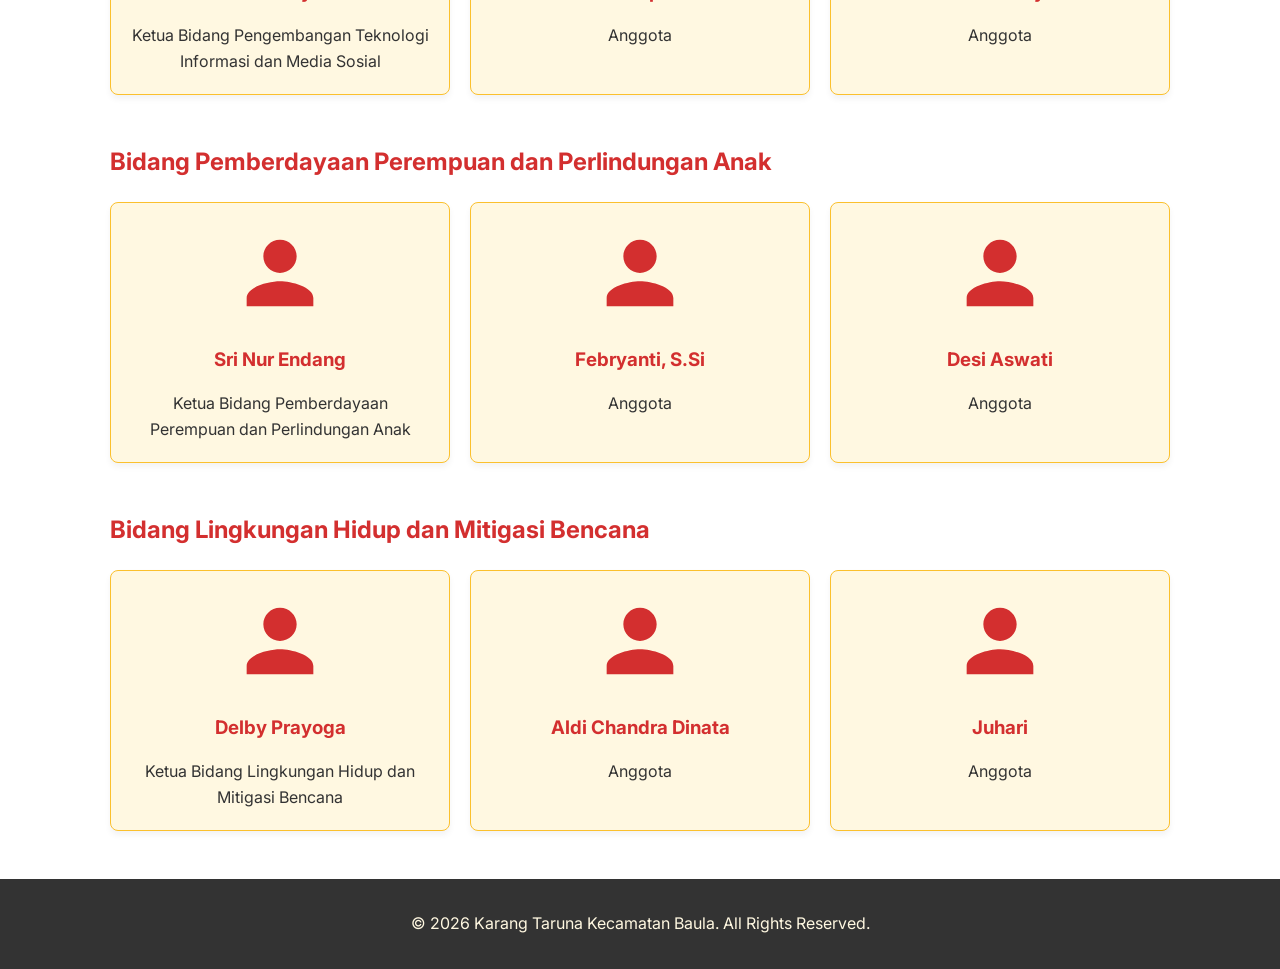
==== commit 5d301e01: "Update pengurus.html" ====
--- a/pengurus.html
+++ b/pengurus.html
@@ -116,7 +116,7 @@
                     </div>
                     <!-- Wakil Sekertaris -->
                     <div class="card">
-                       <img src="images/Wakil-sekertaris.jpg" alt="Wakil-sekertaris" style="width: 100%; height: 200px; object-fit: cover; border-radius: 12px; display: block; margin: 0 auto 12px;">
+                       <img src="images/Wakil-Sekertaris.jpg" alt="Wakil-Sekertaris" style="width: 100%; height: 200px; object-fit: cover; border-radius: 12px; display: block; margin: 0 auto 12px;">
                         <h3>Agung Gema Ramadhan</h3>
                         <p>Wakil Sekertaris</p>
                     </div>
